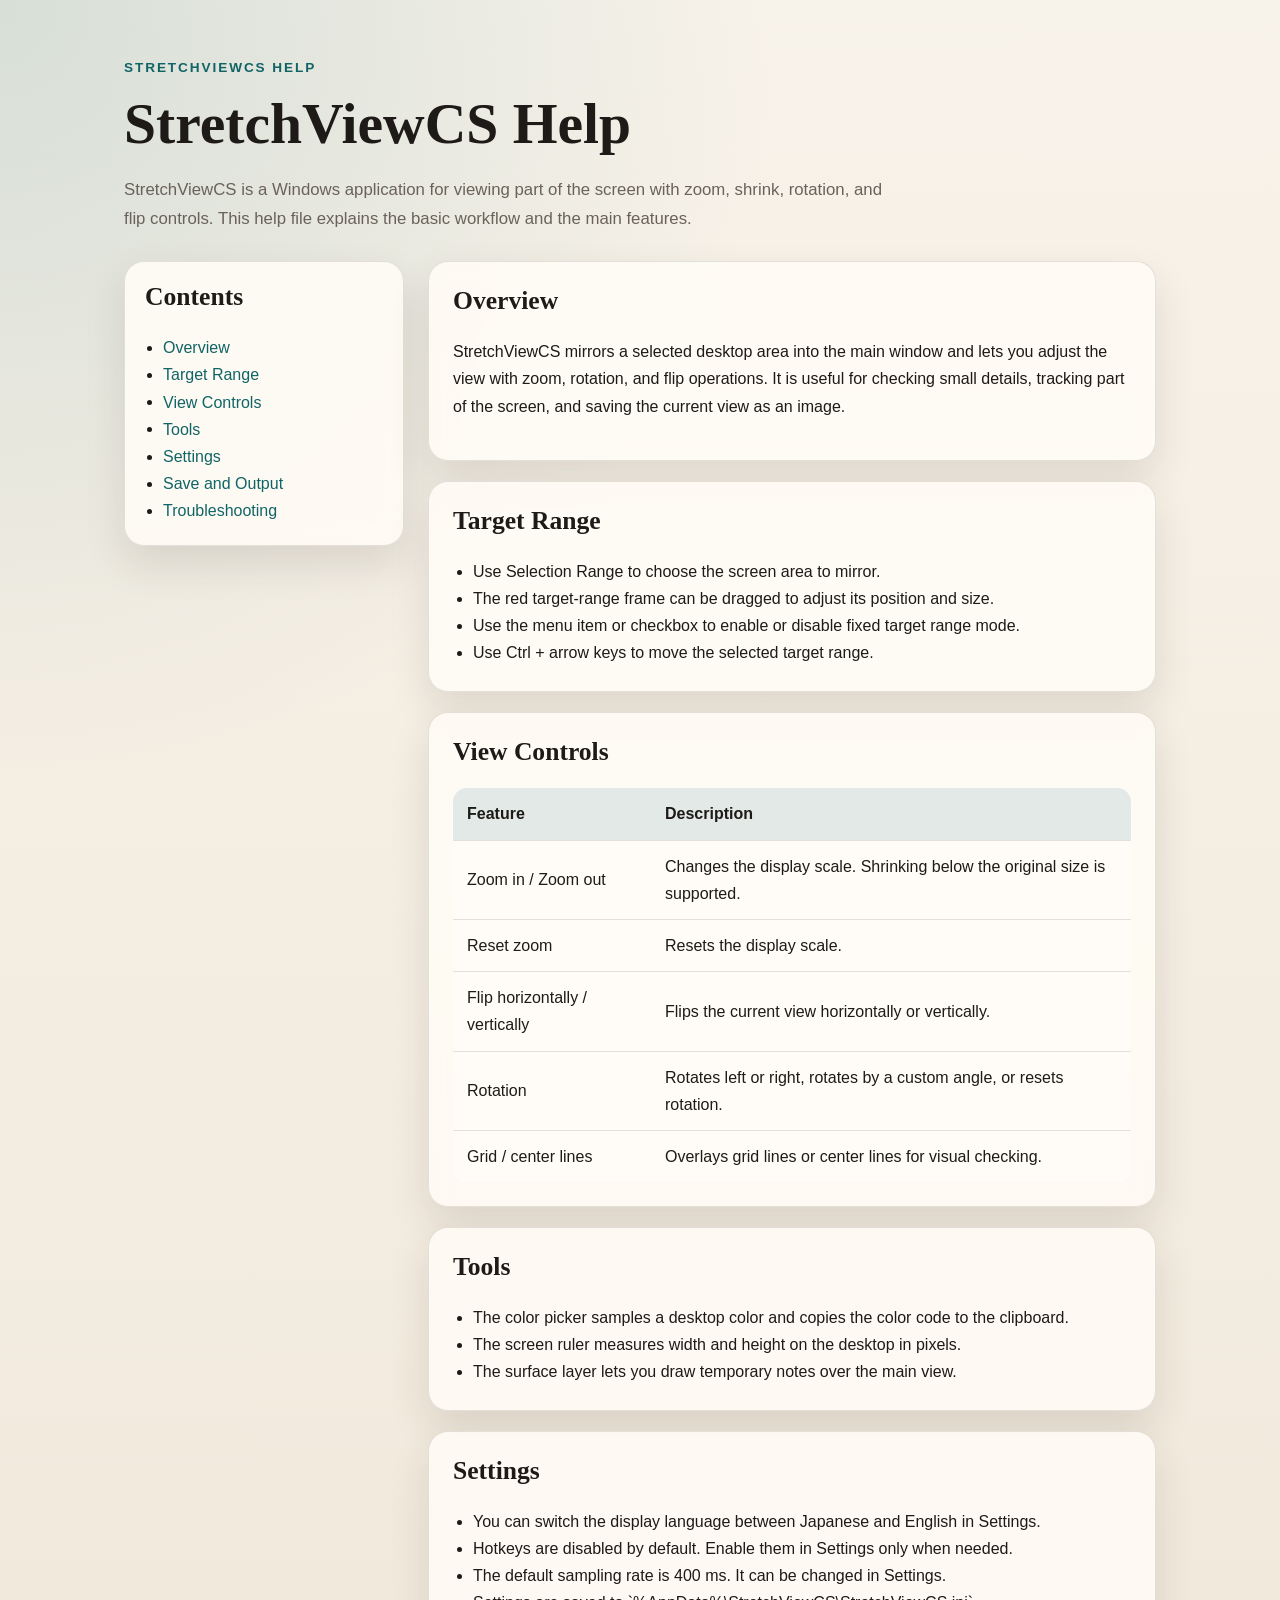
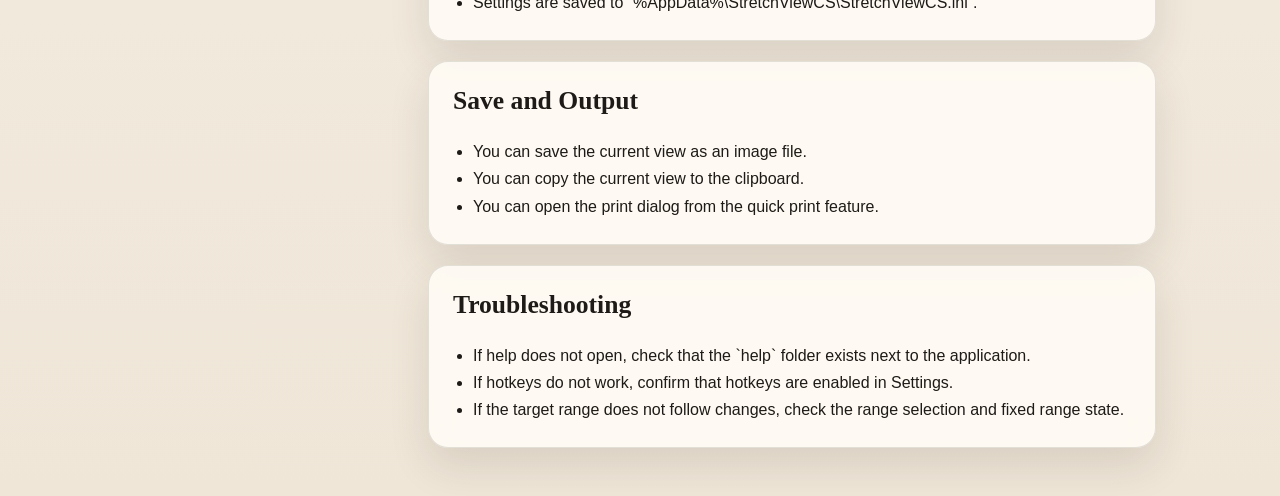
==== StretchViewCS/StretchViewCS/help/en/index.html @ 6028001e "日本語英語のローカルヘルプとReadMeを追加" ====
<!DOCTYPE html>
<html lang="en">
<head>
  <meta charset="utf-8">
  <meta name="viewport" content="width=device-width, initial-scale=1">
  <title>StretchViewCS Help</title>
  <link rel="stylesheet" href="../style.css">
</head>
<body>
  <header class="hero">
    <p class="eyebrow">StretchViewCS Help</p>
    <h1>StretchViewCS Help</h1>
    <p class="lead">
      StretchViewCS is a Windows application for viewing part of the screen with zoom, shrink, rotation, and flip controls.
      This help file explains the basic workflow and the main features.
    </p>
  </header>

  <main class="layout">
    <nav class="toc" aria-label="Contents">
      <h2>Contents</h2>
      <ul>
        <li><a href="#overview">Overview</a></li>
        <li><a href="#range">Target Range</a></li>
        <li><a href="#view">View Controls</a></li>
        <li><a href="#tools">Tools</a></li>
        <li><a href="#settings">Settings</a></li>
        <li><a href="#files">Save and Output</a></li>
        <li><a href="#trouble">Troubleshooting</a></li>
      </ul>
    </nav>

    <div class="content">
      <section id="overview" class="card">
        <h2>Overview</h2>
        <p>
          StretchViewCS mirrors a selected desktop area into the main window and lets you adjust the view with zoom, rotation, and flip operations.
          It is useful for checking small details, tracking part of the screen, and saving the current view as an image.
        </p>
      </section>

      <section id="range" class="card">
        <h2>Target Range</h2>
        <ul class="feature-list">
          <li>Use Selection Range to choose the screen area to mirror.</li>
          <li>The red target-range frame can be dragged to adjust its position and size.</li>
          <li>Use the menu item or checkbox to enable or disable fixed target range mode.</li>
          <li>Use Ctrl + arrow keys to move the selected target range.</li>
        </ul>
      </section>

      <section id="view" class="card">
        <h2>View Controls</h2>
        <table>
          <thead>
            <tr>
              <th>Feature</th>
              <th>Description</th>
            </tr>
          </thead>
          <tbody>
            <tr>
              <td>Zoom in / Zoom out</td>
              <td>Changes the display scale. Shrinking below the original size is supported.</td>
            </tr>
            <tr>
              <td>Reset zoom</td>
              <td>Resets the display scale.</td>
            </tr>
            <tr>
              <td>Flip horizontally / vertically</td>
              <td>Flips the current view horizontally or vertically.</td>
            </tr>
            <tr>
              <td>Rotation</td>
              <td>Rotates left or right, rotates by a custom angle, or resets rotation.</td>
            </tr>
            <tr>
              <td>Grid / center lines</td>
              <td>Overlays grid lines or center lines for visual checking.</td>
            </tr>
          </tbody>
        </table>
      </section>

      <section id="tools" class="card">
        <h2>Tools</h2>
        <ul class="feature-list">
          <li>The color picker samples a desktop color and copies the color code to the clipboard.</li>
          <li>The screen ruler measures width and height on the desktop in pixels.</li>
          <li>The surface layer lets you draw temporary notes over the main view.</li>
        </ul>
      </section>

      <section id="settings" class="card">
        <h2>Settings</h2>
        <ul class="feature-list">
          <li>You can switch the display language between Japanese and English in Settings.</li>
          <li>Hotkeys are disabled by default. Enable them in Settings only when needed.</li>
          <li>The default sampling rate is 400 ms. It can be changed in Settings.</li>
          <li>Settings are saved to `%AppData%\StretchViewCS\StretchViewCS.ini`.</li>
        </ul>
      </section>

      <section id="files" class="card">
        <h2>Save and Output</h2>
        <ul class="feature-list">
          <li>You can save the current view as an image file.</li>
          <li>You can copy the current view to the clipboard.</li>
          <li>You can open the print dialog from the quick print feature.</li>
        </ul>
      </section>

      <section id="trouble" class="card">
        <h2>Troubleshooting</h2>
        <ul class="feature-list">
          <li>If help does not open, check that the `help` folder exists next to the application.</li>
          <li>If hotkeys do not work, confirm that hotkeys are enabled in Settings.</li>
          <li>If the target range does not follow changes, check the range selection and fixed range state.</li>
        </ul>
      </section>
    </div>
  </main>
</body>
</html>
---- StretchViewCS/StretchViewCS/help/style.css ----
:root {
  --bg: #f4efe6;
  --paper: rgba(255, 252, 246, 0.9);
  --ink: #1d1a17;
  --muted: #6a625a;
  --accent: #116466;
  --accent-soft: #d9ece6;
  --line: rgba(29, 26, 23, 0.12);
  --shadow: 0 18px 40px rgba(54, 44, 32, 0.12);
}

* {
  box-sizing: border-box;
}

html {
  scroll-behavior: smooth;
}

body {
  margin: 0;
  color: var(--ink);
  background:
    radial-gradient(circle at top left, rgba(17, 100, 102, 0.14), transparent 32%),
    linear-gradient(180deg, #f8f3ea 0%, #efe6d8 100%);
  font-family: "Yu Gothic UI", "BIZ UDPGothic", sans-serif;
  line-height: 1.7;
}

.hero {
  max-width: 1080px;
  margin: 0 auto;
  padding: 56px 24px 28px;
}

.eyebrow {
  margin: 0 0 10px;
  color: var(--accent);
  font-size: 0.85rem;
  font-weight: 700;
  letter-spacing: 0.14em;
  text-transform: uppercase;
}

h1,
h2 {
  font-family: "Yu Mincho", "Hiragino Mincho ProN", serif;
  line-height: 1.2;
}

h1 {
  margin: 0 0 18px;
  font-size: clamp(2rem, 5vw, 3.6rem);
}

h2 {
  margin-top: 0;
  font-size: 1.6rem;
}

.lead {
  max-width: 760px;
  margin: 0;
  color: var(--muted);
  font-size: 1.05rem;
}

.layout {
  display: grid;
  grid-template-columns: minmax(220px, 280px) minmax(0, 1fr);
  gap: 24px;
  max-width: 1080px;
  margin: 0 auto;
  padding: 0 24px 48px;
}

.layout.single {
  grid-template-columns: 1fr;
}

.toc,
.card {
  background: var(--paper);
  border: 1px solid var(--line);
  border-radius: 20px;
  box-shadow: var(--shadow);
  backdrop-filter: blur(10px);
}

.toc {
  position: sticky;
  top: 20px;
  align-self: start;
  padding: 20px;
}

.toc ul {
  margin: 14px 0 0;
  padding-left: 18px;
}

.toc a {
  color: var(--accent);
  text-decoration: none;
}

.toc a:hover {
  text-decoration: underline;
}

.content {
  display: grid;
  gap: 20px;
}

.card {
  padding: 24px;
}

.callout {
  margin-bottom: 18px;
  padding: 16px 18px;
  border-left: 5px solid var(--accent);
  border-radius: 14px;
  background: var(--accent-soft);
}

.callout p {
  margin: 6px 0 0;
}

.feature-list {
  margin: 0;
  padding-left: 20px;
}

table {
  width: 100%;
  border-collapse: collapse;
  background: rgba(255, 255, 255, 0.35);
  overflow: hidden;
  border-radius: 14px;
}

th,
td {
  padding: 12px 14px;
  text-align: left;
  border-bottom: 1px solid var(--line);
}

th {
  background: rgba(17, 100, 102, 0.12);
}

tbody tr:last-child td {
  border-bottom: 0;
}

code {
  padding: 0.1em 0.35em;
  border-radius: 0.4em;
  background: rgba(0, 0, 0, 0.06);
  font-family: Consolas, "Courier New", monospace;
}

@media (max-width: 840px) {
  .layout {
    grid-template-columns: 1fr;
  }

  .toc {
    position: static;
  }
}
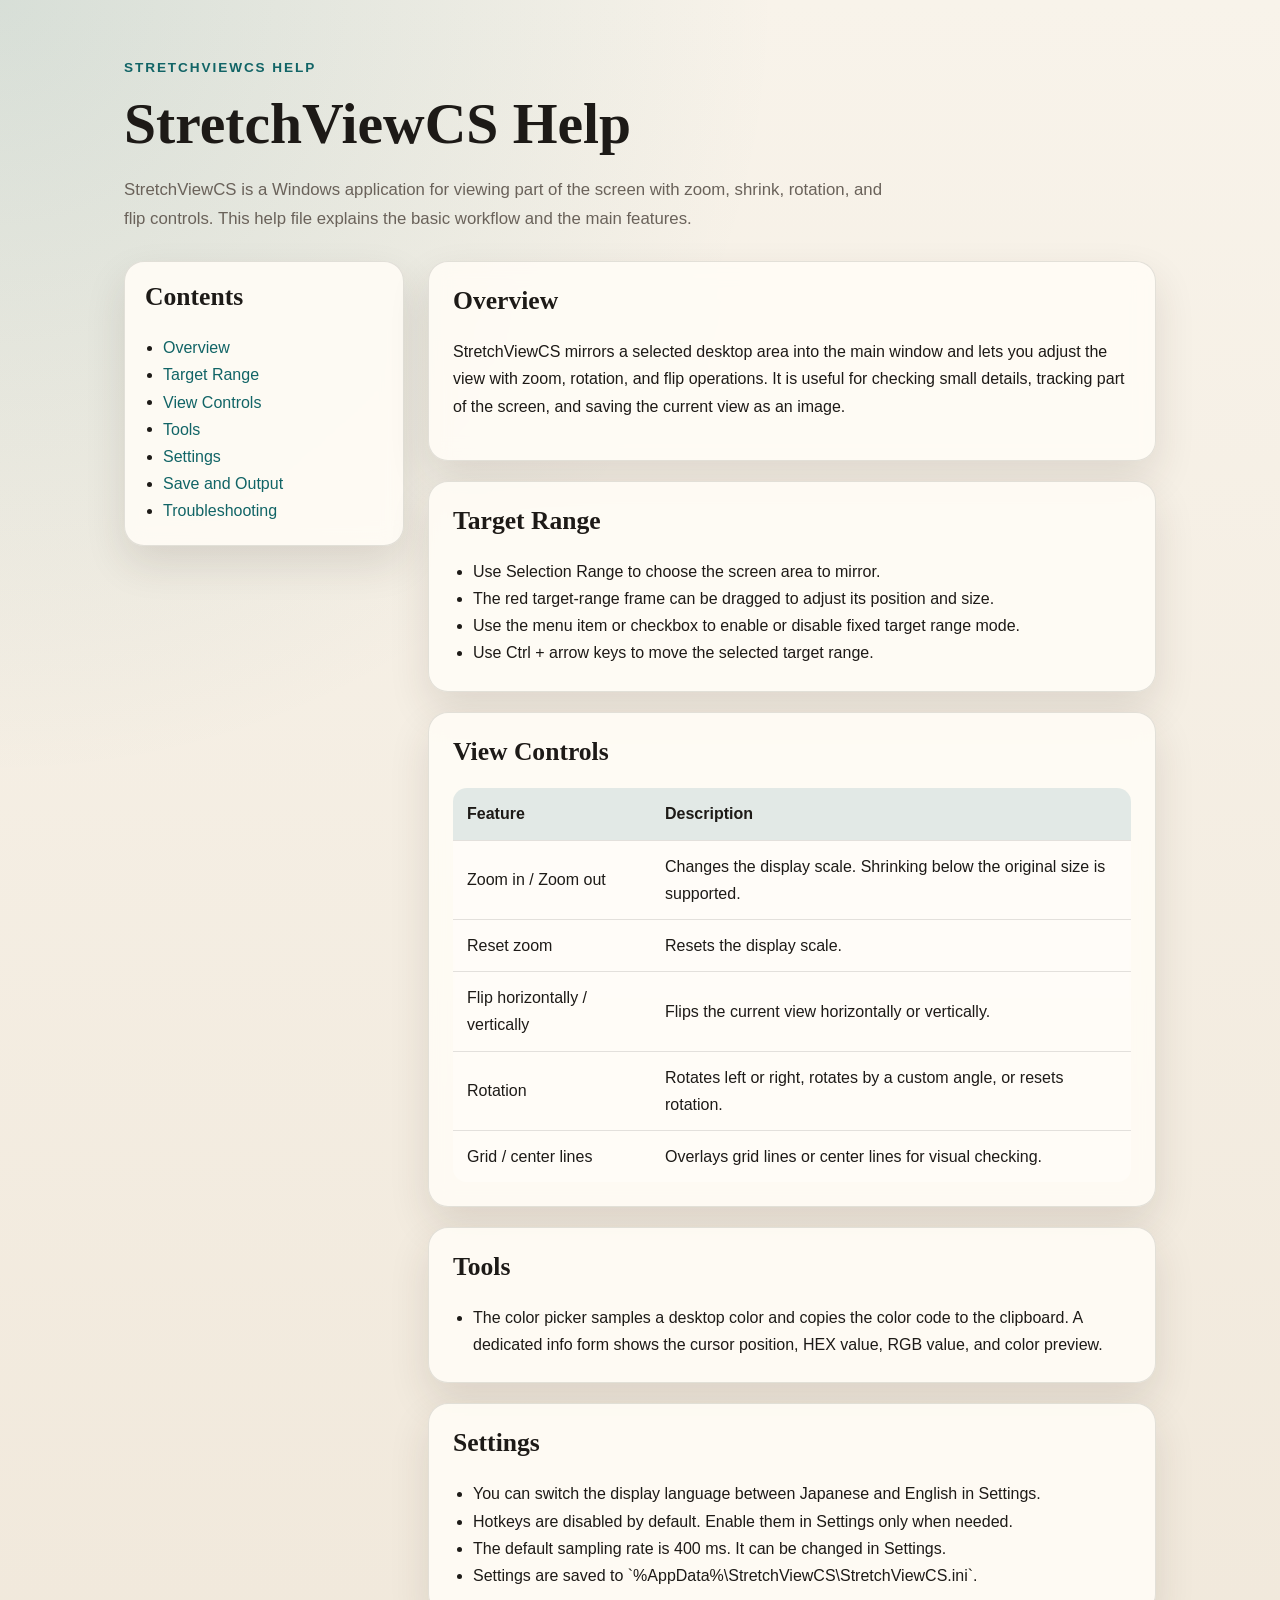
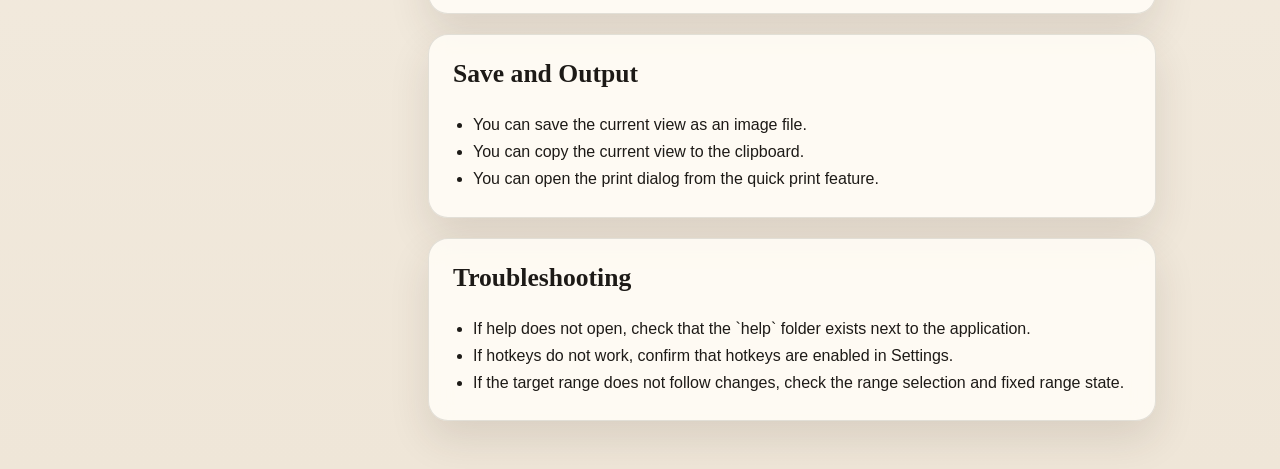
==== commit e4ec8fa8: "Windows版のUI整理とカラーピッカー情報表示を追加" ====
--- a/StretchViewCS/StretchViewCS/help/en/index.html
+++ b/StretchViewCS/StretchViewCS/help/en/index.html
@@ -86,9 +86,7 @@
       <section id="tools" class="card">
         <h2>Tools</h2>
         <ul class="feature-list">
-          <li>The color picker samples a desktop color and copies the color code to the clipboard.</li>
-          <li>The screen ruler measures width and height on the desktop in pixels.</li>
-          <li>The surface layer lets you draw temporary notes over the main view.</li>
+          <li>The color picker samples a desktop color and copies the color code to the clipboard. A dedicated info form shows the cursor position, HEX value, RGB value, and color preview.</li>
         </ul>
       </section>
 
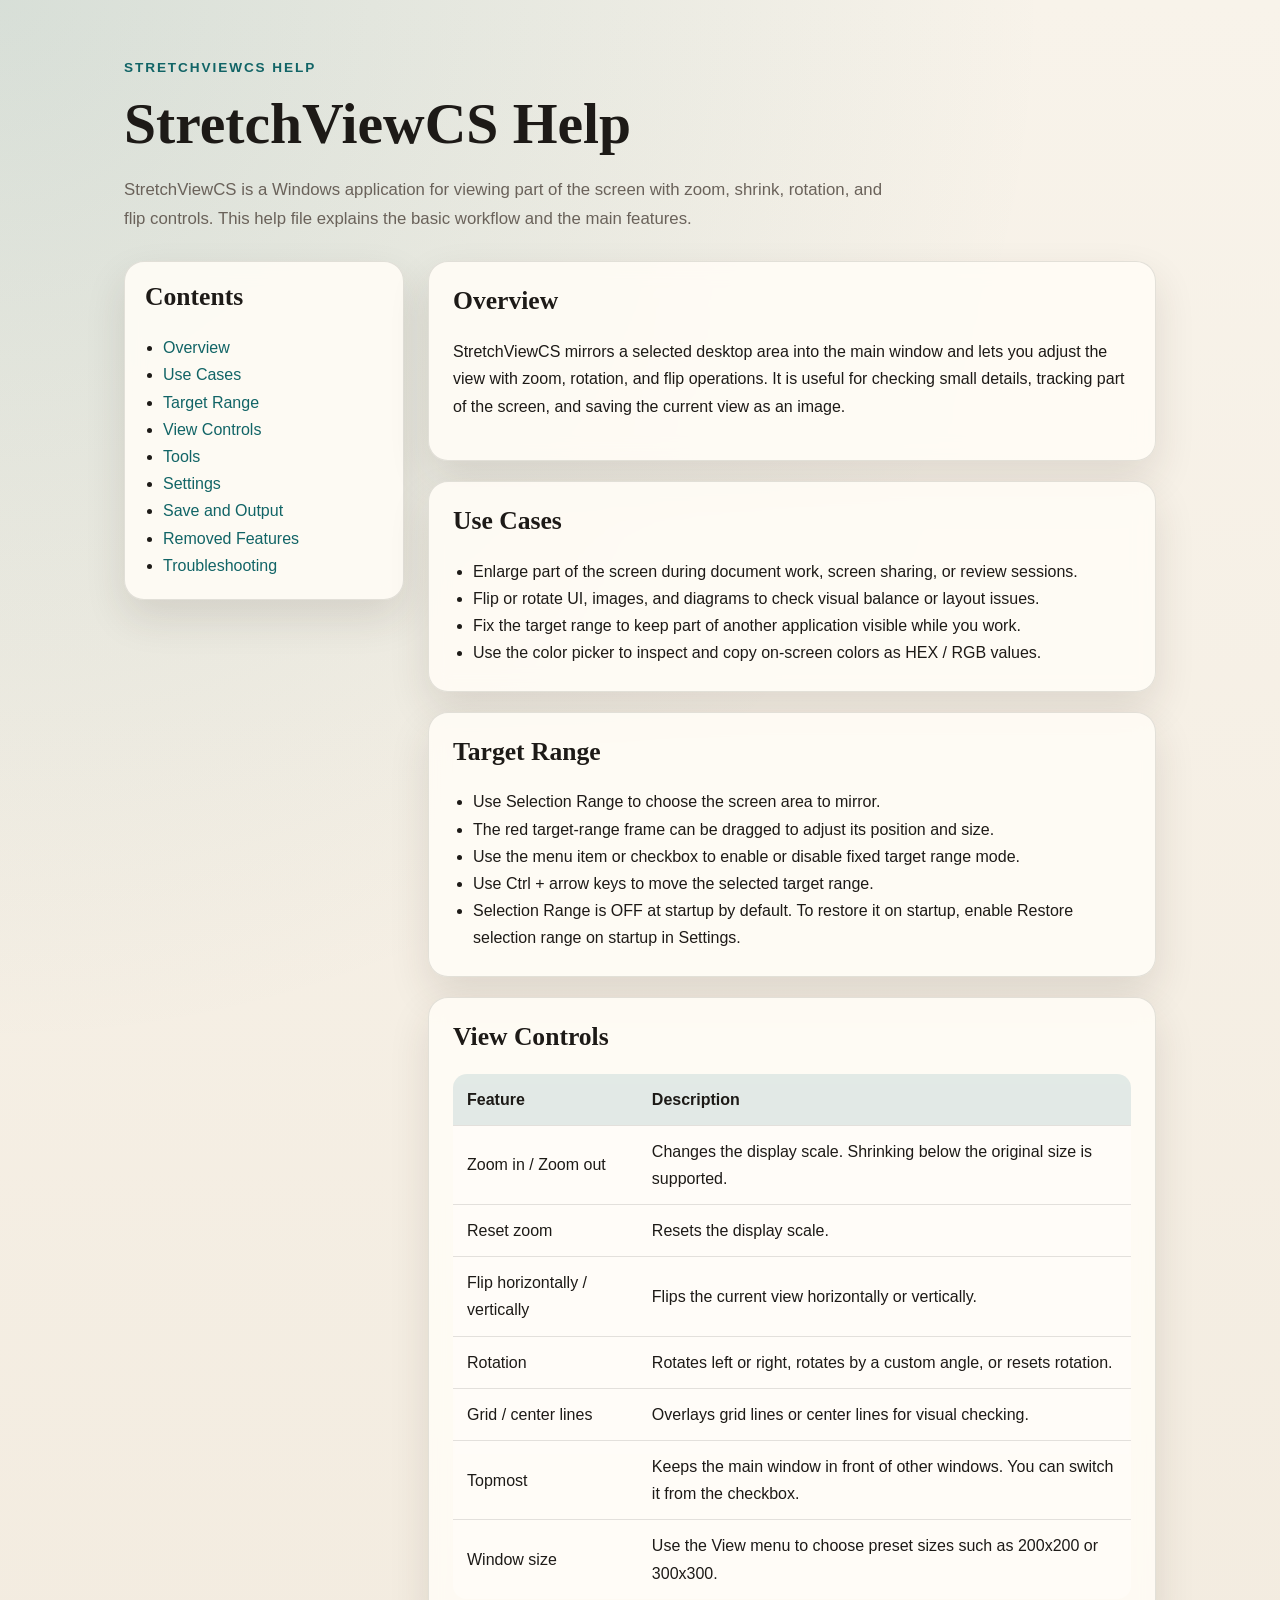
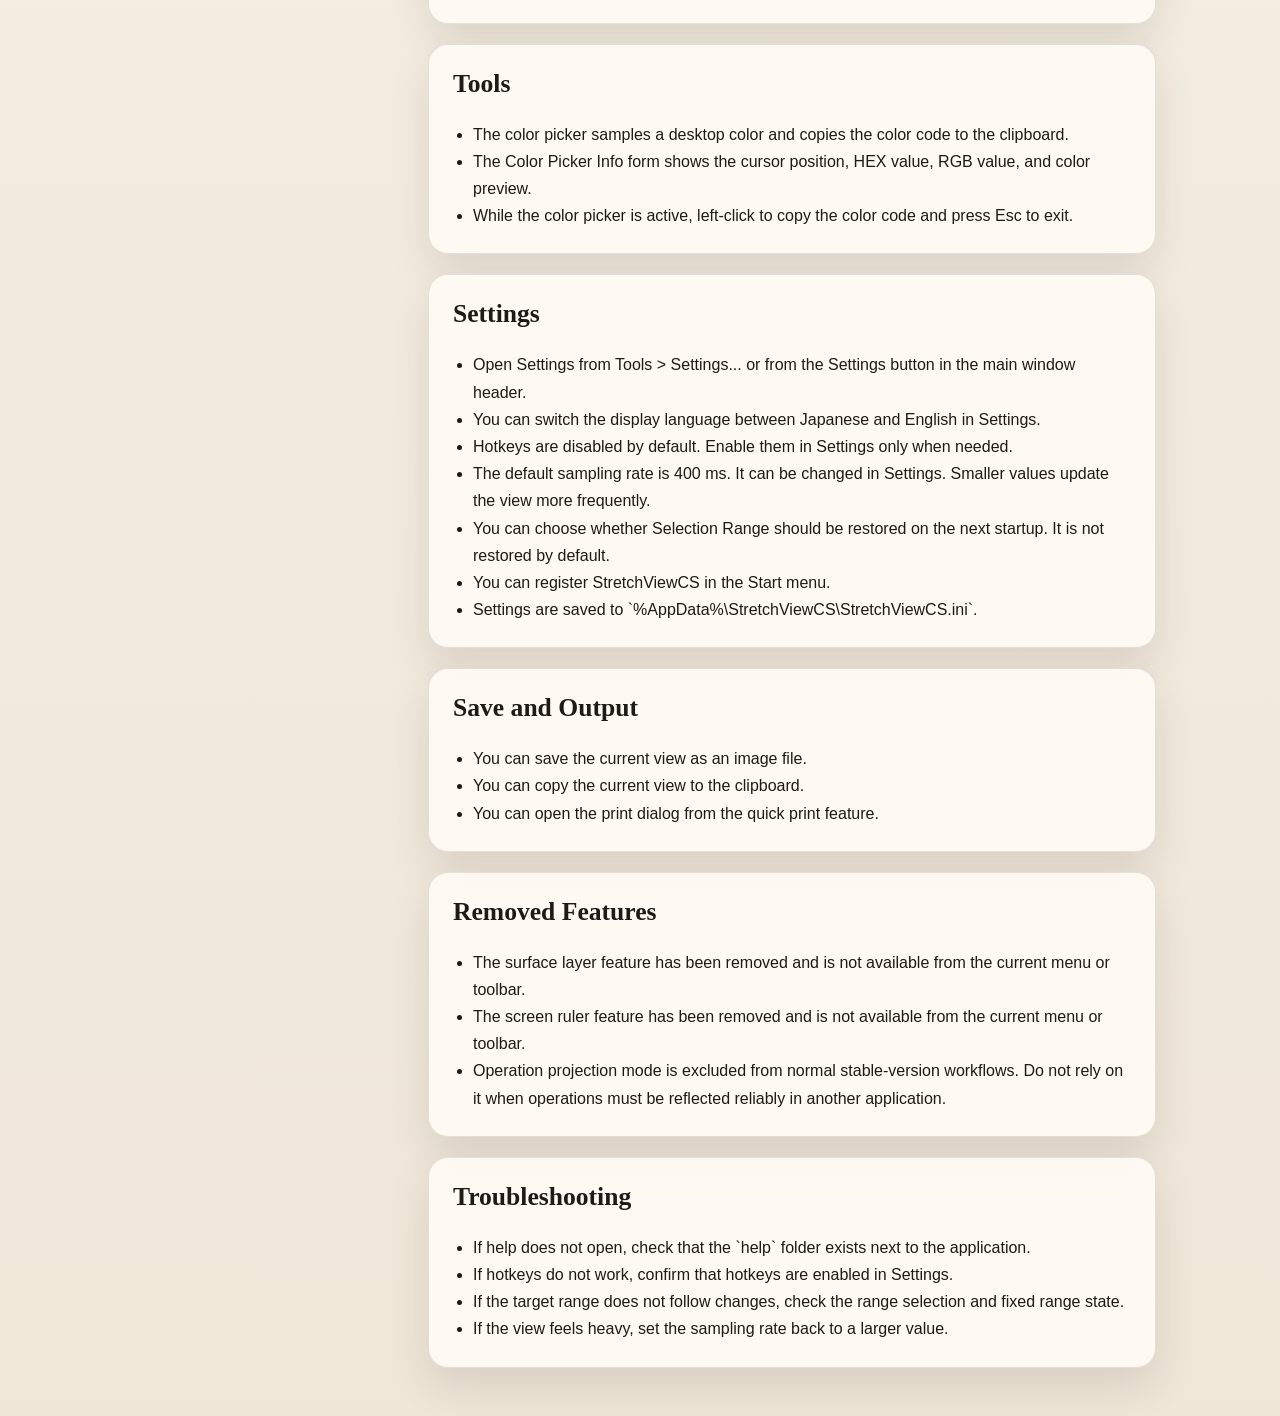
==== commit 922d8605: "画像リソース正式組み込みとリリース資料を整備" ====
--- a/StretchViewCS/StretchViewCS/help/en/index.html
+++ b/StretchViewCS/StretchViewCS/help/en/index.html
@@ -21,11 +21,13 @@
       <h2>Contents</h2>
       <ul>
         <li><a href="#overview">Overview</a></li>
+        <li><a href="#usecases">Use Cases</a></li>
         <li><a href="#range">Target Range</a></li>
         <li><a href="#view">View Controls</a></li>
         <li><a href="#tools">Tools</a></li>
         <li><a href="#settings">Settings</a></li>
         <li><a href="#files">Save and Output</a></li>
+        <li><a href="#removed">Removed Features</a></li>
         <li><a href="#trouble">Troubleshooting</a></li>
       </ul>
     </nav>
@@ -39,6 +41,16 @@
         </p>
       </section>
 
+      <section id="usecases" class="card">
+        <h2>Use Cases</h2>
+        <ul class="feature-list">
+          <li>Enlarge part of the screen during document work, screen sharing, or review sessions.</li>
+          <li>Flip or rotate UI, images, and diagrams to check visual balance or layout issues.</li>
+          <li>Fix the target range to keep part of another application visible while you work.</li>
+          <li>Use the color picker to inspect and copy on-screen colors as HEX / RGB values.</li>
+        </ul>
+      </section>
+
       <section id="range" class="card">
         <h2>Target Range</h2>
         <ul class="feature-list">
@@ -46,6 +58,7 @@
           <li>The red target-range frame can be dragged to adjust its position and size.</li>
           <li>Use the menu item or checkbox to enable or disable fixed target range mode.</li>
           <li>Use Ctrl + arrow keys to move the selected target range.</li>
+          <li>Selection Range is OFF at startup by default. To restore it on startup, enable Restore selection range on startup in Settings.</li>
         </ul>
       </section>
 
@@ -79,6 +92,14 @@
               <td>Grid / center lines</td>
               <td>Overlays grid lines or center lines for visual checking.</td>
             </tr>
+            <tr>
+              <td>Topmost</td>
+              <td>Keeps the main window in front of other windows. You can switch it from the checkbox.</td>
+            </tr>
+            <tr>
+              <td>Window size</td>
+              <td>Use the View menu to choose preset sizes such as 200x200 or 300x300.</td>
+            </tr>
           </tbody>
         </table>
       </section>
@@ -86,16 +107,21 @@
       <section id="tools" class="card">
         <h2>Tools</h2>
         <ul class="feature-list">
-          <li>The color picker samples a desktop color and copies the color code to the clipboard. A dedicated info form shows the cursor position, HEX value, RGB value, and color preview.</li>
+          <li>The color picker samples a desktop color and copies the color code to the clipboard.</li>
+          <li>The Color Picker Info form shows the cursor position, HEX value, RGB value, and color preview.</li>
+          <li>While the color picker is active, left-click to copy the color code and press Esc to exit.</li>
         </ul>
       </section>
 
       <section id="settings" class="card">
         <h2>Settings</h2>
         <ul class="feature-list">
+          <li>Open Settings from Tools &gt; Settings... or from the Settings button in the main window header.</li>
           <li>You can switch the display language between Japanese and English in Settings.</li>
           <li>Hotkeys are disabled by default. Enable them in Settings only when needed.</li>
-          <li>The default sampling rate is 400 ms. It can be changed in Settings.</li>
+          <li>The default sampling rate is 400 ms. It can be changed in Settings. Smaller values update the view more frequently.</li>
+          <li>You can choose whether Selection Range should be restored on the next startup. It is not restored by default.</li>
+          <li>You can register StretchViewCS in the Start menu.</li>
           <li>Settings are saved to `%AppData%\StretchViewCS\StretchViewCS.ini`.</li>
         </ul>
       </section>
@@ -109,12 +135,22 @@
         </ul>
       </section>
 
+      <section id="removed" class="card">
+        <h2>Removed Features</h2>
+        <ul class="feature-list">
+          <li>The surface layer feature has been removed and is not available from the current menu or toolbar.</li>
+          <li>The screen ruler feature has been removed and is not available from the current menu or toolbar.</li>
+          <li>Operation projection mode is excluded from normal stable-version workflows. Do not rely on it when operations must be reflected reliably in another application.</li>
+        </ul>
+      </section>
+
       <section id="trouble" class="card">
         <h2>Troubleshooting</h2>
         <ul class="feature-list">
           <li>If help does not open, check that the `help` folder exists next to the application.</li>
           <li>If hotkeys do not work, confirm that hotkeys are enabled in Settings.</li>
           <li>If the target range does not follow changes, check the range selection and fixed range state.</li>
+          <li>If the view feels heavy, set the sampling rate back to a larger value.</li>
         </ul>
       </section>
     </div>
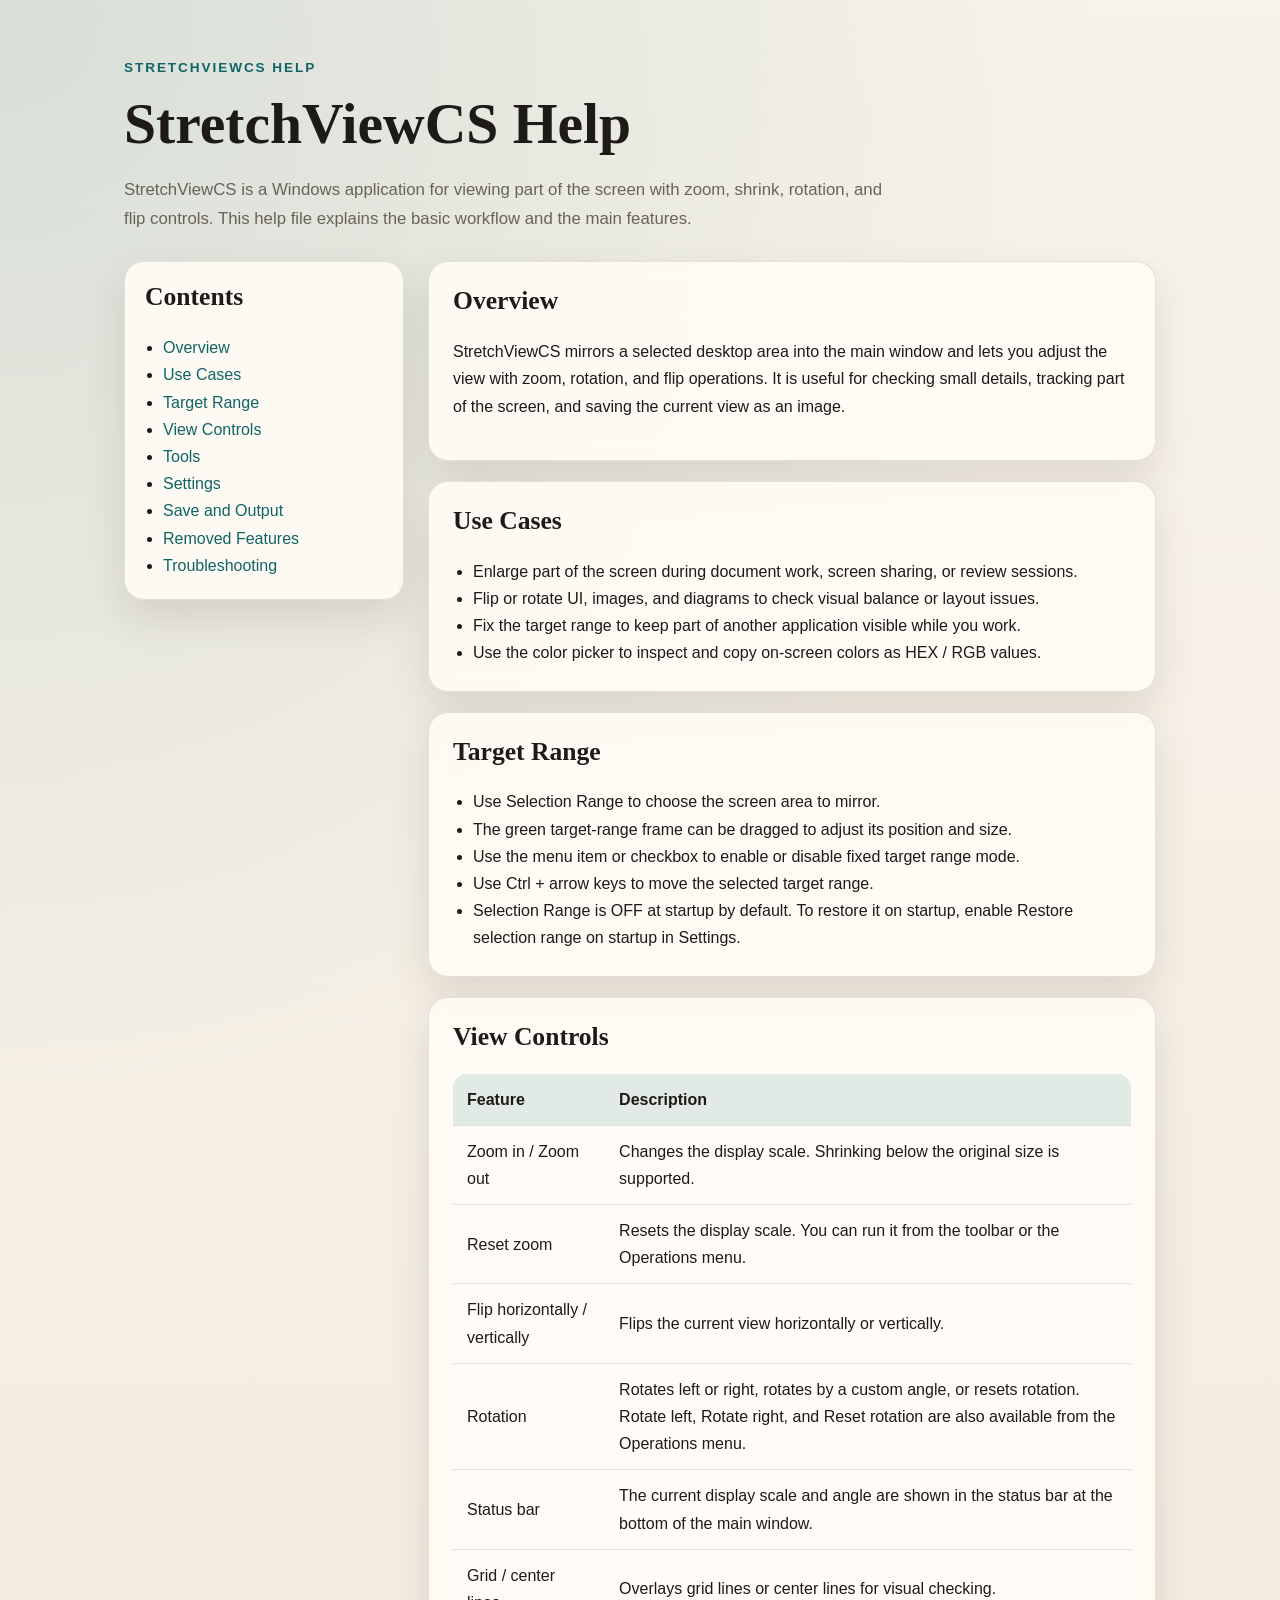
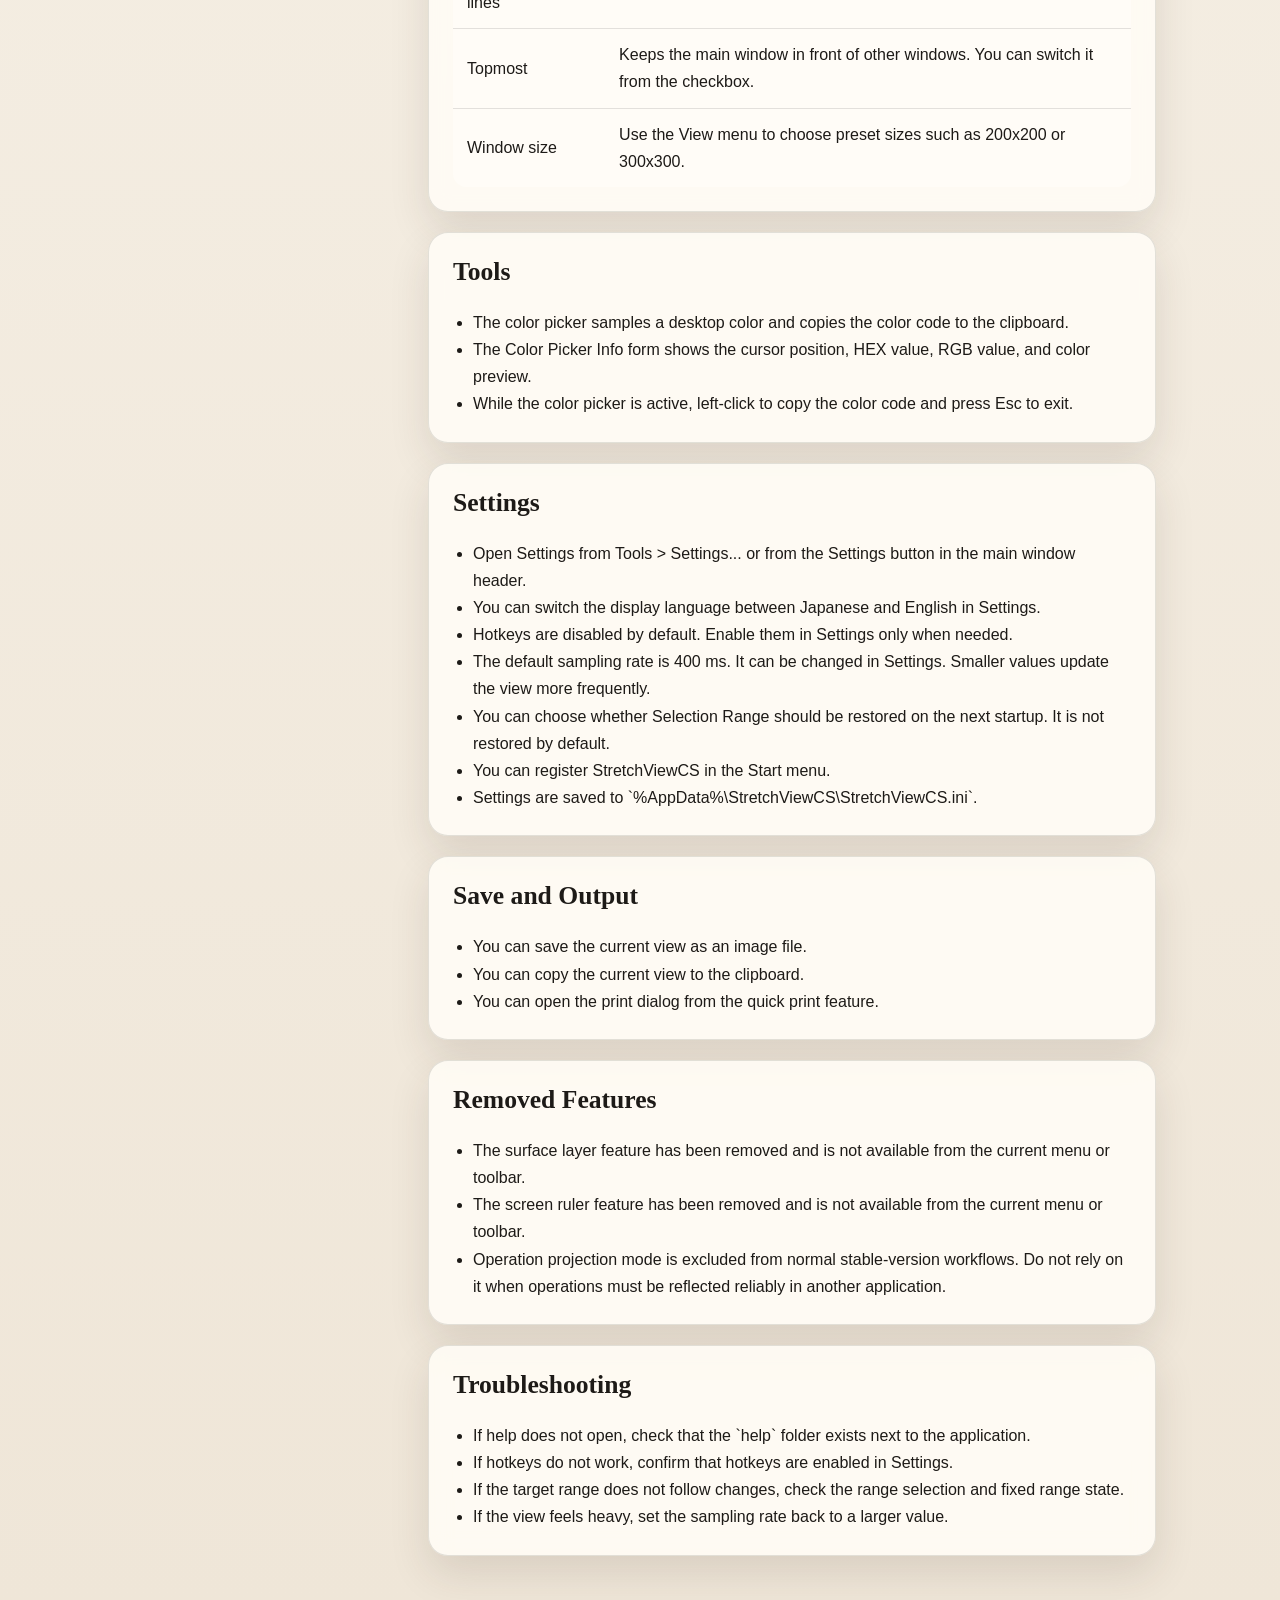
==== commit 16270357: "操作メニューと状態表示のUIを更新" ====
--- a/StretchViewCS/StretchViewCS/help/en/index.html
+++ b/StretchViewCS/StretchViewCS/help/en/index.html
@@ -55,7 +55,7 @@
         <h2>Target Range</h2>
         <ul class="feature-list">
           <li>Use Selection Range to choose the screen area to mirror.</li>
-          <li>The red target-range frame can be dragged to adjust its position and size.</li>
+          <li>The green target-range frame can be dragged to adjust its position and size.</li>
           <li>Use the menu item or checkbox to enable or disable fixed target range mode.</li>
           <li>Use Ctrl + arrow keys to move the selected target range.</li>
           <li>Selection Range is OFF at startup by default. To restore it on startup, enable Restore selection range on startup in Settings.</li>
@@ -78,7 +78,7 @@
             </tr>
             <tr>
               <td>Reset zoom</td>
-              <td>Resets the display scale.</td>
+              <td>Resets the display scale. You can run it from the toolbar or the Operations menu.</td>
             </tr>
             <tr>
               <td>Flip horizontally / vertically</td>
@@ -86,7 +86,11 @@
             </tr>
             <tr>
               <td>Rotation</td>
-              <td>Rotates left or right, rotates by a custom angle, or resets rotation.</td>
+              <td>Rotates left or right, rotates by a custom angle, or resets rotation. Rotate left, Rotate right, and Reset rotation are also available from the Operations menu.</td>
+            </tr>
+            <tr>
+              <td>Status bar</td>
+              <td>The current display scale and angle are shown in the status bar at the bottom of the main window.</td>
             </tr>
             <tr>
               <td>Grid / center lines</td>
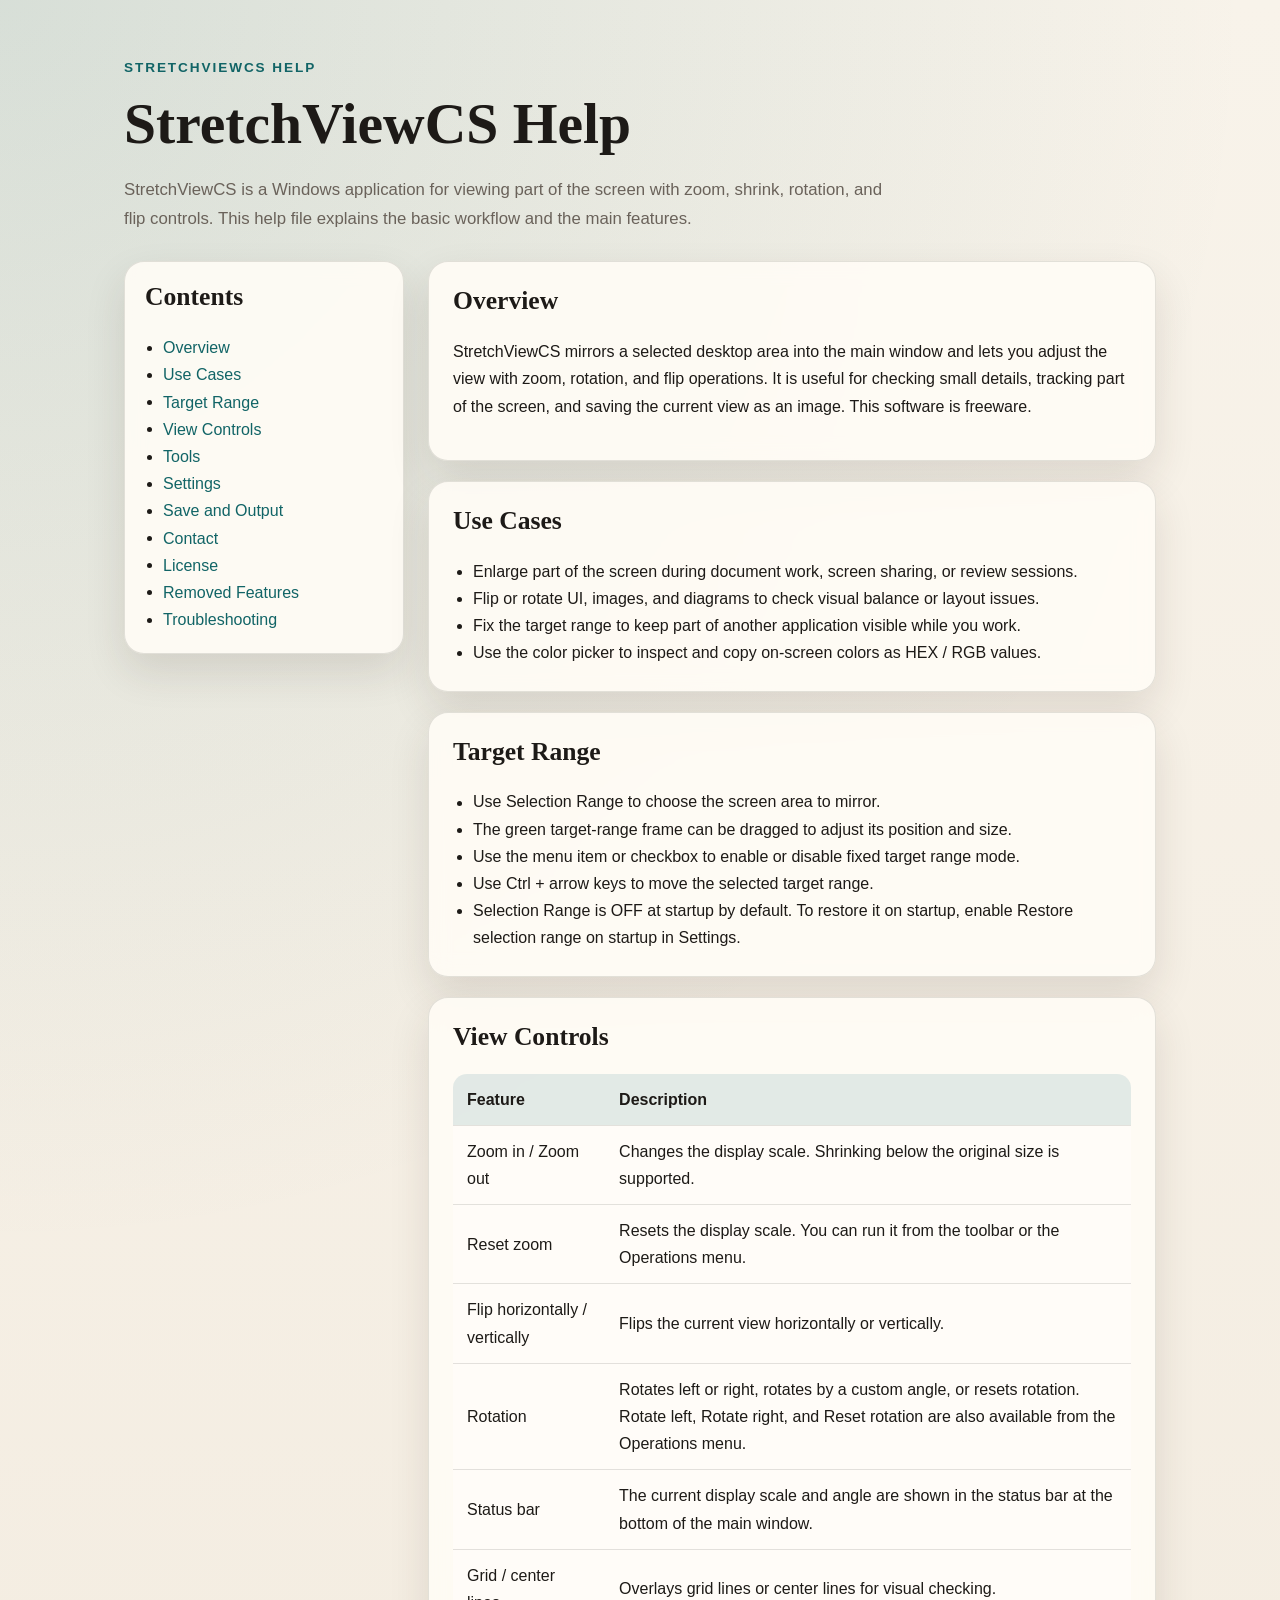
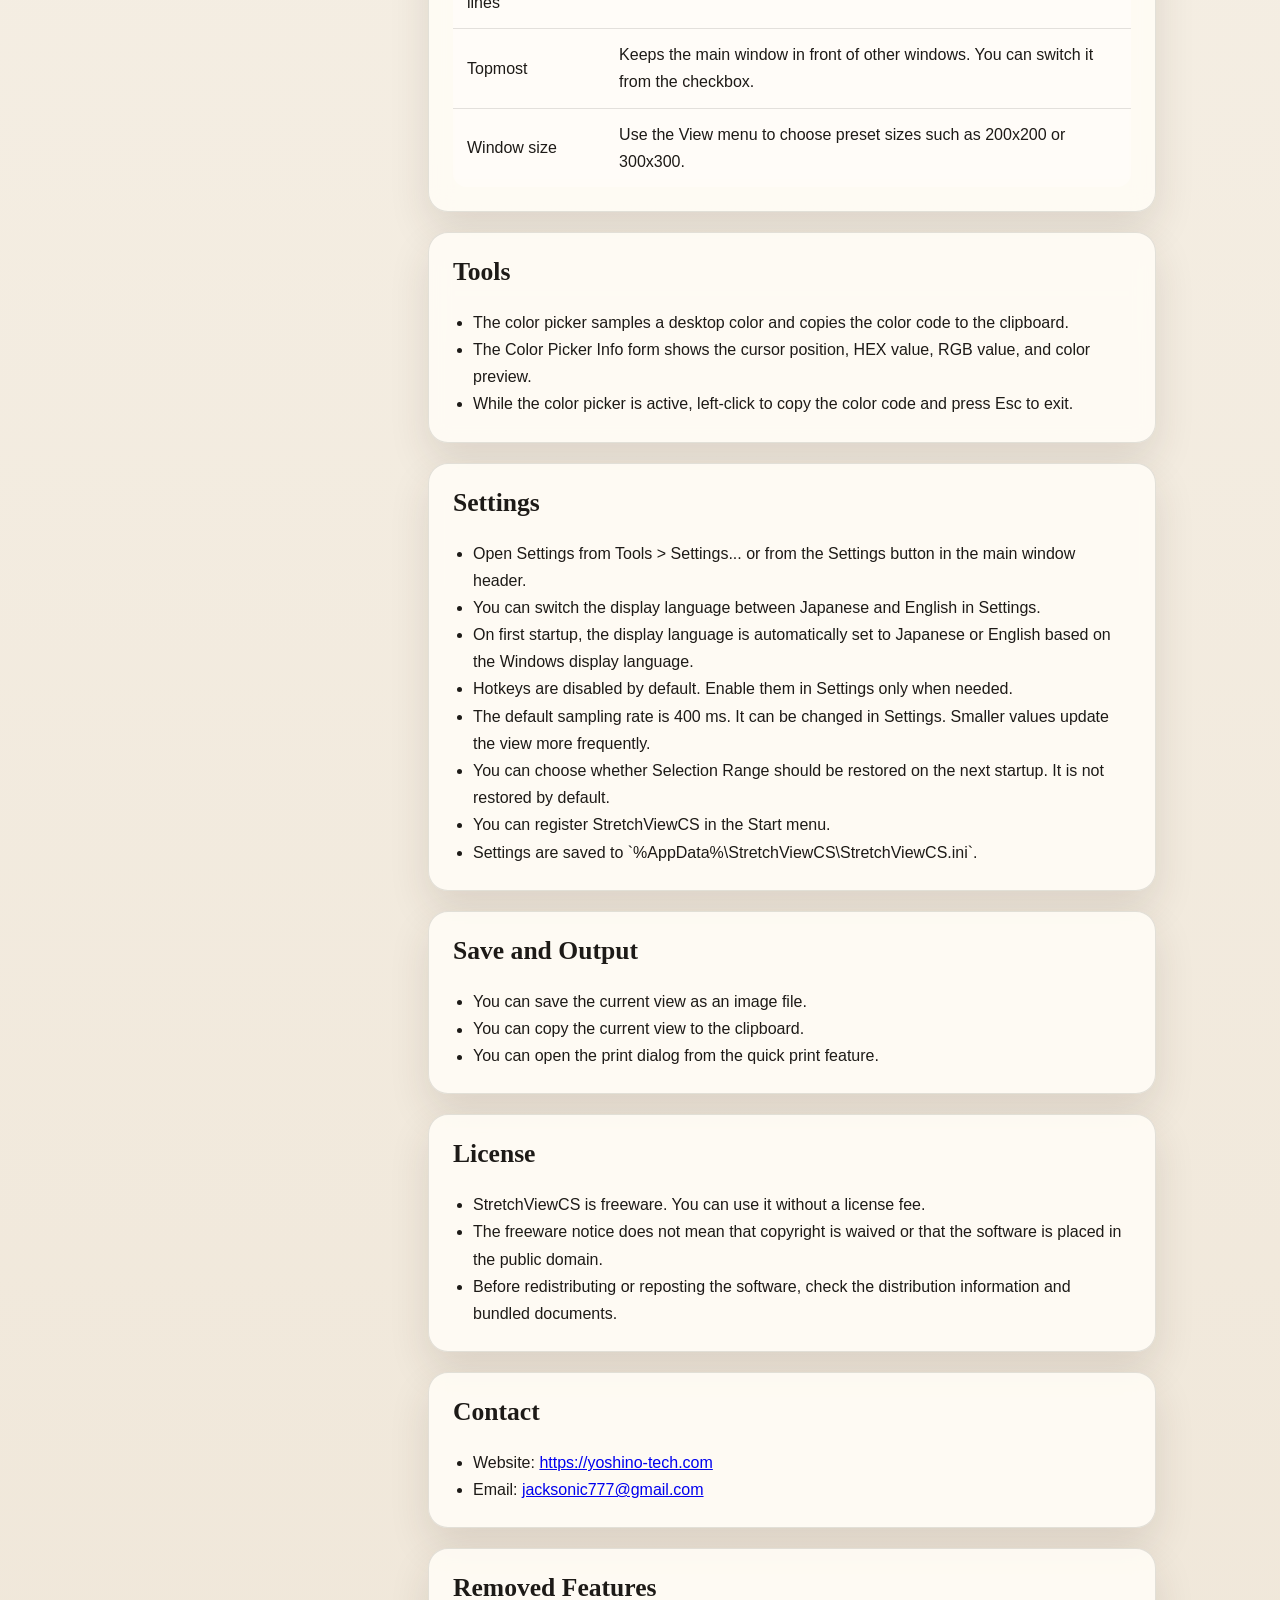
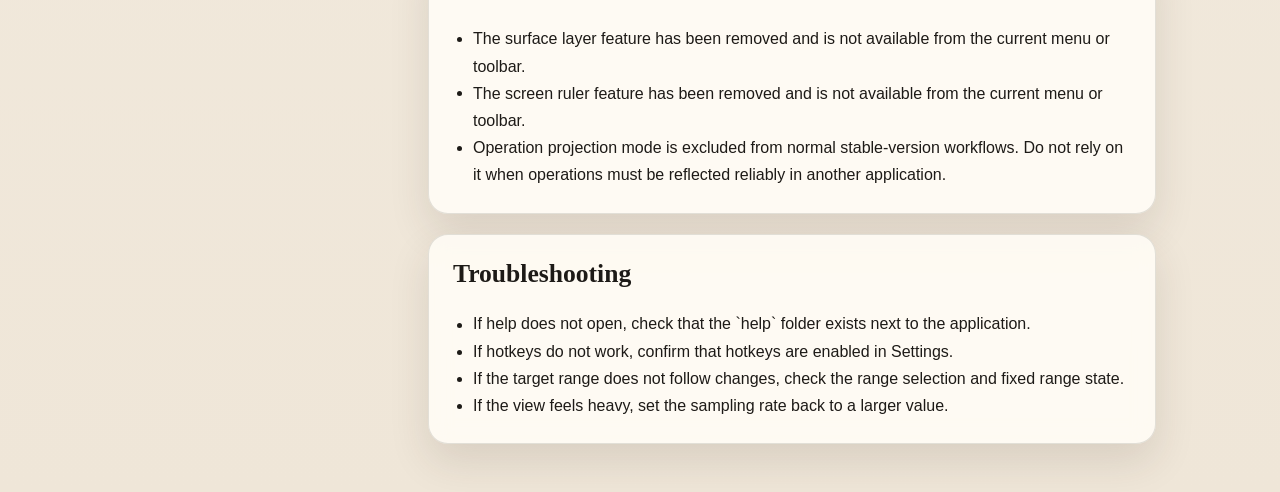
==== commit dcca05b3: "配布文書とインストーラー情報を整備" ====
--- a/StretchViewCS/StretchViewCS/help/en/index.html
+++ b/StretchViewCS/StretchViewCS/help/en/index.html
@@ -27,6 +27,8 @@
         <li><a href="#tools">Tools</a></li>
         <li><a href="#settings">Settings</a></li>
         <li><a href="#files">Save and Output</a></li>
+        <li><a href="#contact">Contact</a></li>
+        <li><a href="#license">License</a></li>
         <li><a href="#removed">Removed Features</a></li>
         <li><a href="#trouble">Troubleshooting</a></li>
       </ul>
@@ -38,6 +40,7 @@
         <p>
           StretchViewCS mirrors a selected desktop area into the main window and lets you adjust the view with zoom, rotation, and flip operations.
           It is useful for checking small details, tracking part of the screen, and saving the current view as an image.
+          This software is freeware.
         </p>
       </section>
 
@@ -122,6 +125,7 @@
         <ul class="feature-list">
           <li>Open Settings from Tools &gt; Settings... or from the Settings button in the main window header.</li>
           <li>You can switch the display language between Japanese and English in Settings.</li>
+          <li>On first startup, the display language is automatically set to Japanese or English based on the Windows display language.</li>
           <li>Hotkeys are disabled by default. Enable them in Settings only when needed.</li>
           <li>The default sampling rate is 400 ms. It can be changed in Settings. Smaller values update the view more frequently.</li>
           <li>You can choose whether Selection Range should be restored on the next startup. It is not restored by default.</li>
@@ -136,6 +140,23 @@
           <li>You can save the current view as an image file.</li>
           <li>You can copy the current view to the clipboard.</li>
           <li>You can open the print dialog from the quick print feature.</li>
+        </ul>
+      </section>
+
+      <section id="license" class="card">
+        <h2>License</h2>
+        <ul class="feature-list">
+          <li>StretchViewCS is freeware. You can use it without a license fee.</li>
+          <li>The freeware notice does not mean that copyright is waived or that the software is placed in the public domain.</li>
+          <li>Before redistributing or reposting the software, check the distribution information and bundled documents.</li>
+        </ul>
+      </section>
+
+      <section id="contact" class="card">
+        <h2>Contact</h2>
+        <ul class="feature-list">
+          <li>Website: <a href="https://yoshino-tech.com">https://yoshino-tech.com</a></li>
+          <li>Email: <a href="mailto:jacksonic777@gmail.com">jacksonic777@gmail.com</a></li>
         </ul>
       </section>
 
